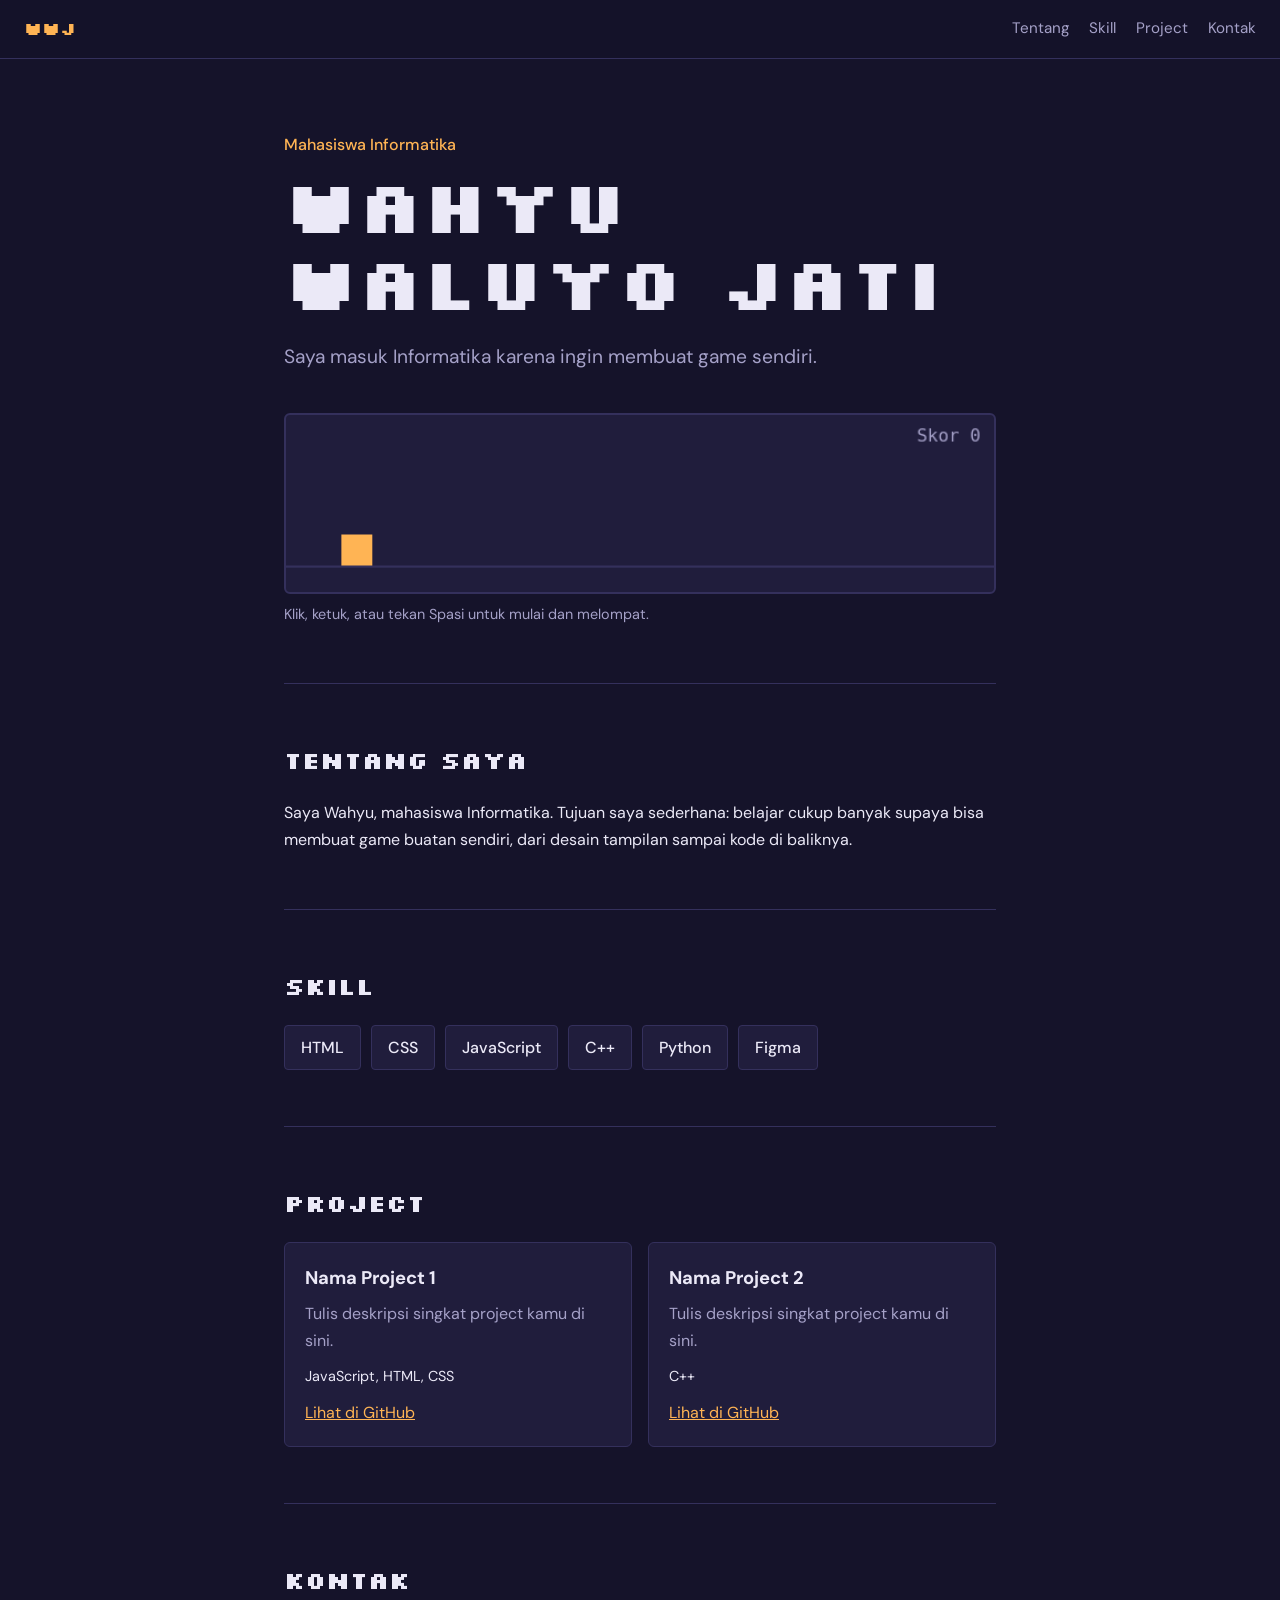
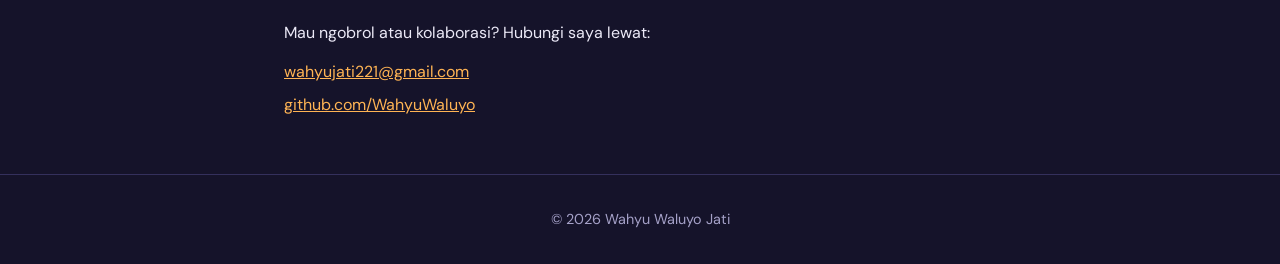
==== index.html @ ea500fd0 "Rename PortofolioW.html to index.html" ====
<!DOCTYPE html>
<html lang="id">
<head>
  <meta charset="UTF-8">
  <meta name="viewport" content="width=device-width, initial-scale=1">
  <title>Wahyu Waluyo Jati | Portofolio</title>
  <meta name="description" content="Portofolio Wahyu Waluyo Jati, mahasiswa Informatika yang ingin membuat game sendiri.">
  <link rel="preconnect" href="https://fonts.googleapis.com">
  <link rel="preconnect" href="https://fonts.gstatic.com" crossorigin>
  <link href="https://fonts.googleapis.com/css2?family=Silkscreen:wght@400;700&family=DM+Sans:wght@400;500;700&display=swap" rel="stylesheet">
  <link rel="stylesheet" href="PortofolioW.CSS">
</head>
<body>
  <header class="nav">
    <a href="#atas" class="logo">WWJ</a>
    <nav>
      <a href="#tentang">Tentang</a>
      <a href="#skill">Skill</a>
      <a href="#project">Project</a>
      <a href="#kontak">Kontak</a>
    </nav>
  </header>

  <main id="atas">
    <section class="hero">
      <p class="role">Mahasiswa Informatika</p>
      <h1>Wahyu<br>Waluyo Jati</h1>
      <p class="lead">Saya masuk Informatika karena ingin membuat game sendiri.</p>
      <div class="game-wrap">
        <canvas id="game" width="640" height="160" aria-label="Mini game: lompati rintangan"></canvas>
        <p class="hint" id="hint">Klik, ketuk, atau tekan Spasi untuk mulai dan melompat.</p>
      </div>
    </section>

    <section id="tentang">
      <h2>Tentang saya</h2>
      <p>Saya Wahyu, mahasiswa Informatika. Tujuan saya sederhana: belajar cukup banyak supaya bisa membuat game buatan sendiri, dari desain tampilan sampai kode di baliknya.</p>
    </section>

    <section id="skill">
      <h2>Skill</h2>
      <ul class="skills">
        <li>HTML</li>
        <li>CSS</li>
        <li>JavaScript</li>
        <li>C++</li>
        <li>Python</li>
        <li>Figma</li>
      </ul>
    </section>

    <section id="project">
      <h2>Project</h2>
      <div class="projects">
        <article>
          <h3>Nama Project 1</h3>
          <p>Tulis deskripsi singkat project kamu di sini.</p>
          <p class="tech">JavaScript, HTML, CSS</p>
          <a href="https://github.com/WahyuWaluyo" target="_blank" rel="noopener">Lihat di GitHub</a>
        </article>
        <article>
          <h3>Nama Project 2</h3>
          <p>Tulis deskripsi singkat project kamu di sini.</p>
          <p class="tech">C++</p>
          <a href="https://github.com/WahyuWaluyo" target="_blank" rel="noopener">Lihat di GitHub</a>
        </article>
      </div>
    </section>

    <section id="kontak">
      <h2>Kontak</h2>
      <p>Mau ngobrol atau kolaborasi? Hubungi saya lewat:</p>
      <p class="links">
        <a href="mailto:wahyujati221@gmail.com">wahyujati221@gmail.com</a>
        <a href="https://github.com/WahyuWaluyo" target="_blank" rel="noopener">github.com/WahyuWaluyo</a>
      </p>
    </section>
  </main>

  <footer>&copy; <span id="tahun"></span> Wahyu Waluyo Jati</footer>
  <script src="PortofolioW.js"></script>
</body>
</html>
---- PortofolioW.CSS ----
:root {
  --bg: #15132a;
  --surface: #201d3c;
  --line: #34305c;
  --text: #ebe9f7;
  --muted: #a5a1c8;
  --accent: #ffb454;
  --max: 760px;
}

* { box-sizing: border-box; margin: 0; }
html { scroll-behavior: smooth; }
@media (prefers-reduced-motion: reduce) { html { scroll-behavior: auto; } }

body {
  background: var(--bg);
  color: var(--text);
  font-family: "DM Sans", system-ui, -apple-system, "Segoe UI", sans-serif;
  line-height: 1.7;
}

a { color: var(--accent); }
a:focus-visible, canvas:focus-visible { outline: 3px solid var(--accent); outline-offset: 3px; }

.nav {
  position: sticky; top: 0; z-index: 10;
  display: flex; justify-content: space-between; align-items: center;
  padding: 14px 24px;
  background: rgba(21, 19, 42, .92);
  border-bottom: 1px solid var(--line);
}
.logo { font-family: "Silkscreen", monospace; font-weight: 700; text-decoration: none; font-size: 1.1rem; }
.nav nav { display: flex; gap: 20px; }
.nav nav a { color: var(--muted); text-decoration: none; font-size: .95rem; }
.nav nav a:hover { color: var(--text); }

main { max-width: var(--max); margin: 0 auto; padding: 0 24px; }
section { padding: 56px 0; border-top: 1px solid var(--line); }
.hero { border-top: 0; padding-top: 72px; }

.role { color: var(--accent); font-weight: 500; }
h1 {
  font-family: "Silkscreen", monospace;
  font-size: clamp(2.4rem, 9vw, 4.6rem);
  line-height: 1.05;
  margin: 8px 0 20px;
}
.lead { font-size: 1.2rem; color: var(--muted); max-width: 46ch; }

.game-wrap { margin-top: 40px; }
#game {
  display: block; width: 100%; height: auto;
  background: var(--surface);
  border: 2px solid var(--line);
  border-radius: 6px;
  cursor: pointer;
  touch-action: manipulation;
}
.hint { margin-top: 8px; font-size: .9rem; color: var(--muted); }

h2 { font-family: "Silkscreen", monospace; font-size: 1.5rem; margin-bottom: 18px; }
h3 { font-size: 1.15rem; margin-bottom: 6px; }

.skills { list-style: none; padding: 0; display: flex; flex-wrap: wrap; gap: 10px; }
.skills li {
  padding: 8px 16px;
  background: var(--surface);
  border: 1px solid var(--line);
  border-radius: 4px;
  font-weight: 500;
}

.projects { display: grid; gap: 16px; grid-template-columns: repeat(auto-fit, minmax(260px, 1fr)); }
.projects article { background: var(--surface); border: 1px solid var(--line); border-radius: 6px; padding: 20px; }
.projects p { color: var(--muted); }
.projects .tech { font-size: .9rem; margin: 10px 0; color: var(--text); }

.links { display: flex; flex-direction: column; gap: 6px; margin-top: 12px; }

footer { text-align: center; padding: 32px 24px; color: var(--muted); font-size: .9rem; border-top: 1px solid var(--line); }

@media (max-width: 520px) {
  .nav { padding: 12px 16px; }
  .nav nav { gap: 12px; }
}
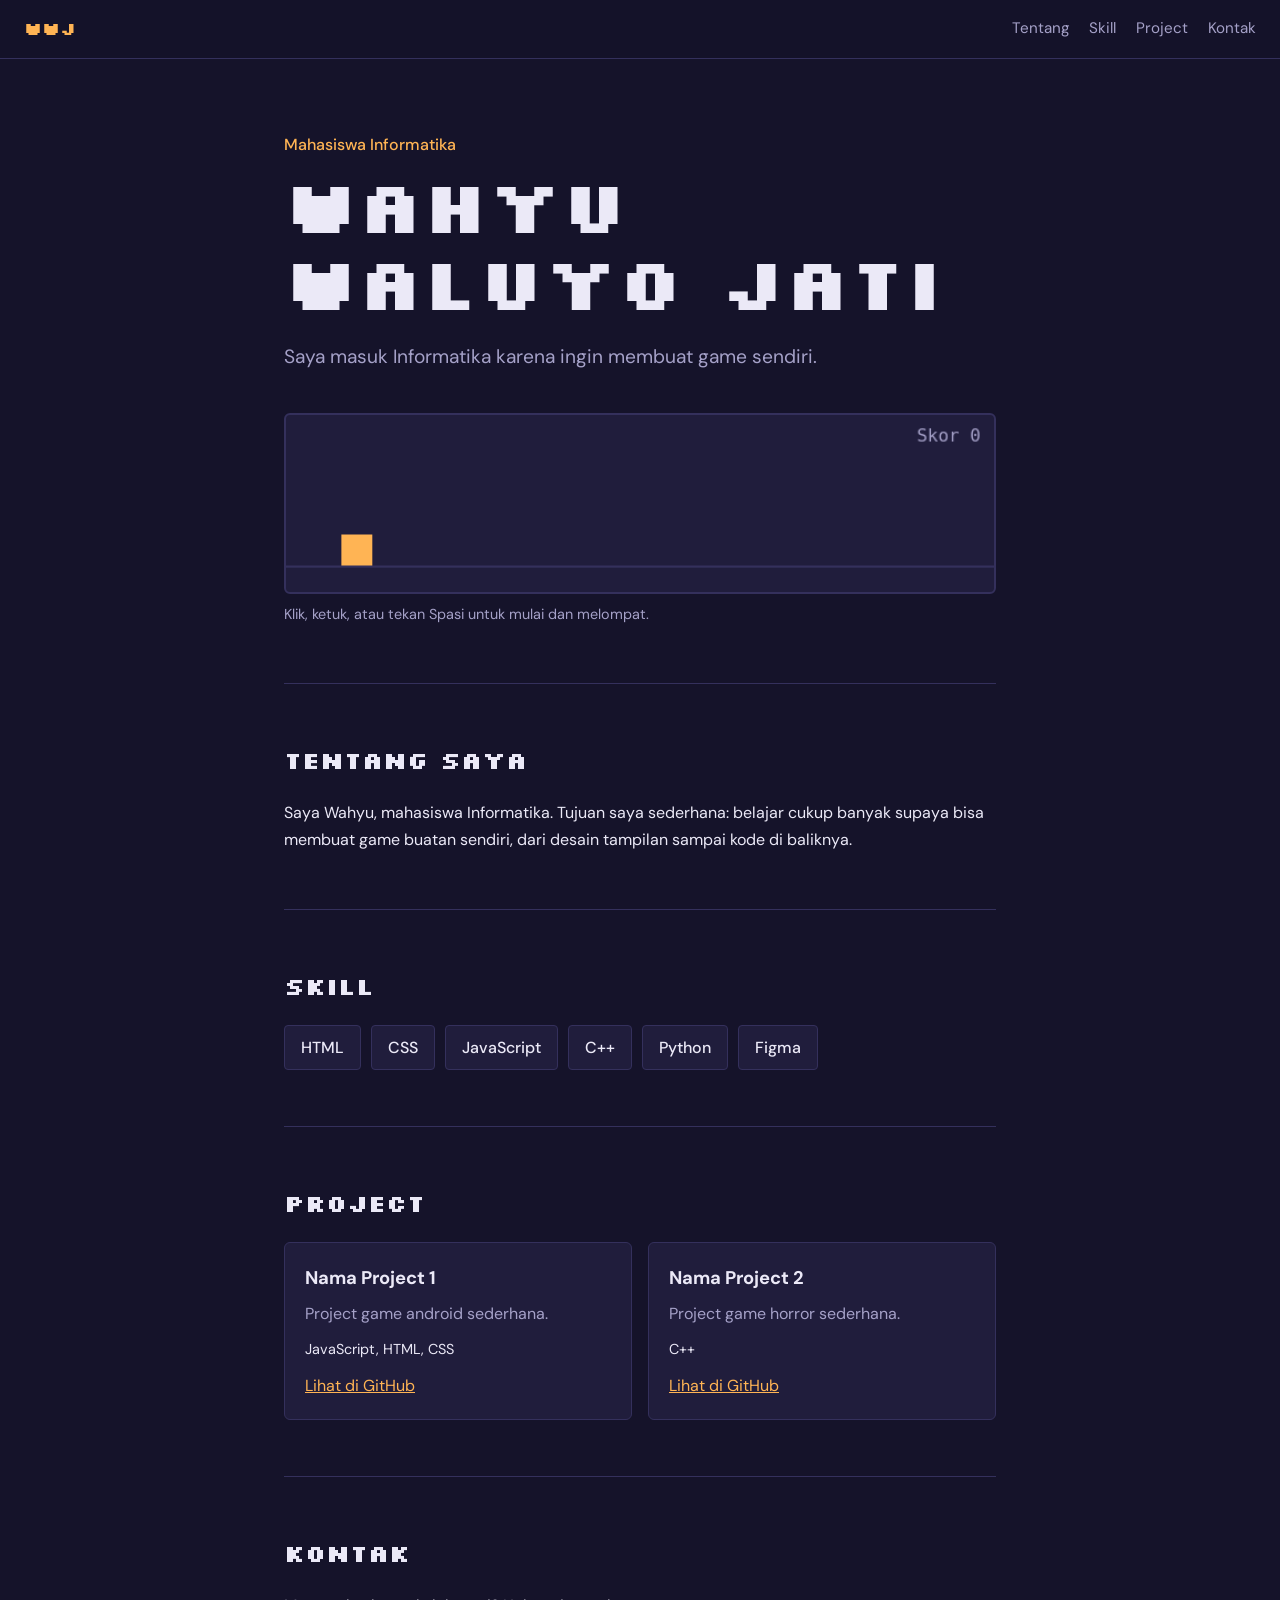
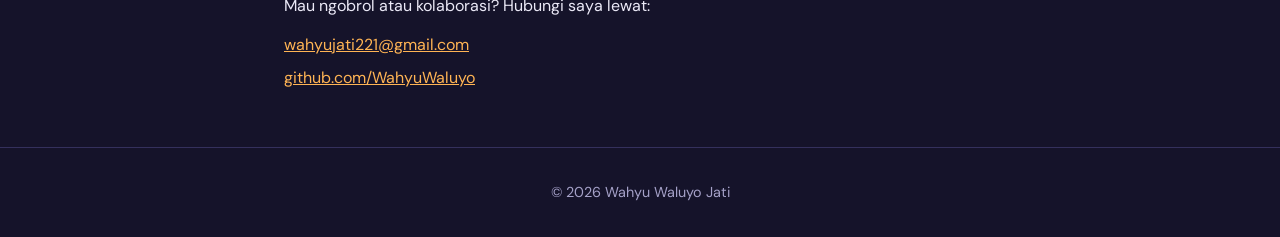
==== commit 7bfb36e6: "Update index.html" ====
--- a/index.html
+++ b/index.html
@@ -54,13 +54,13 @@
       <div class="projects">
         <article>
           <h3>Nama Project 1</h3>
-          <p>Tulis deskripsi singkat project kamu di sini.</p>
+          <p>Project game android sederhana.</p>
           <p class="tech">JavaScript, HTML, CSS</p>
           <a href="https://github.com/WahyuWaluyo" target="_blank" rel="noopener">Lihat di GitHub</a>
         </article>
         <article>
           <h3>Nama Project 2</h3>
-          <p>Tulis deskripsi singkat project kamu di sini.</p>
+          <p>Project game horror sederhana.</p>
           <p class="tech">C++</p>
           <a href="https://github.com/WahyuWaluyo" target="_blank" rel="noopener">Lihat di GitHub</a>
         </article>
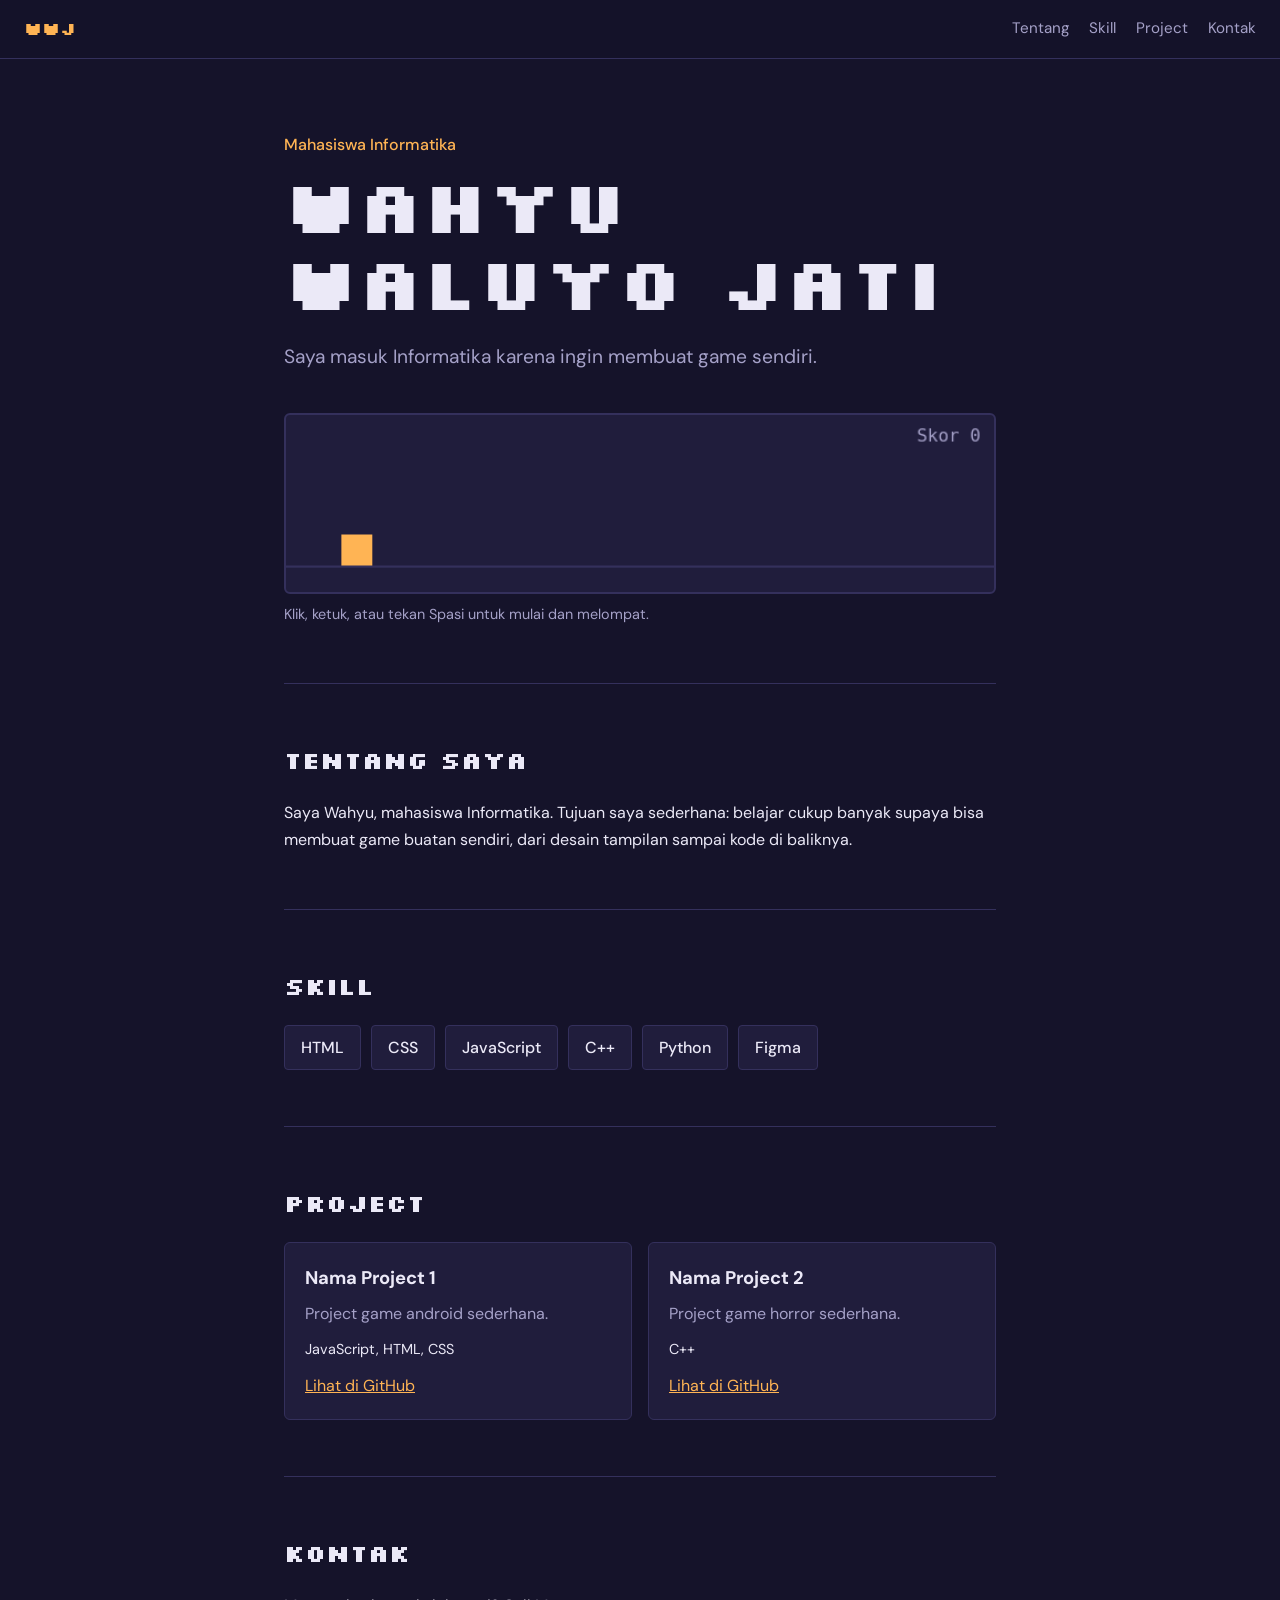
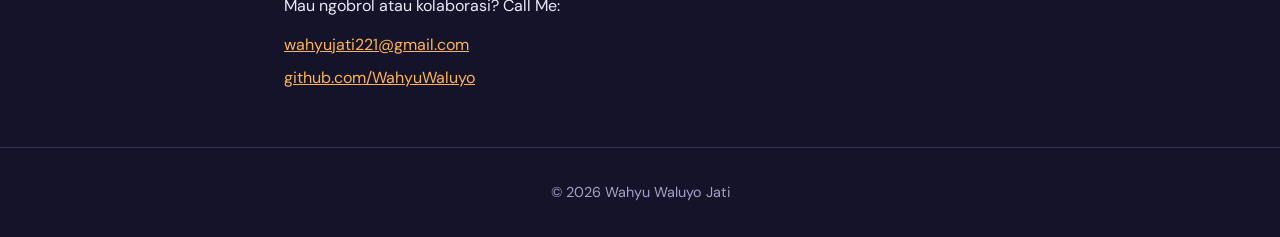
==== commit deeeab67: "Update index.html" ====
--- a/index.html
+++ b/index.html
@@ -69,7 +69,7 @@
 
     <section id="kontak">
       <h2>Kontak</h2>
-      <p>Mau ngobrol atau kolaborasi? Hubungi saya lewat:</p>
+      <p>Mau ngobrol atau kolaborasi? Call Me:</p>
       <p class="links">
         <a href="mailto:wahyujati221@gmail.com">wahyujati221@gmail.com</a>
         <a href="https://github.com/WahyuWaluyo" target="_blank" rel="noopener">github.com/WahyuWaluyo</a>
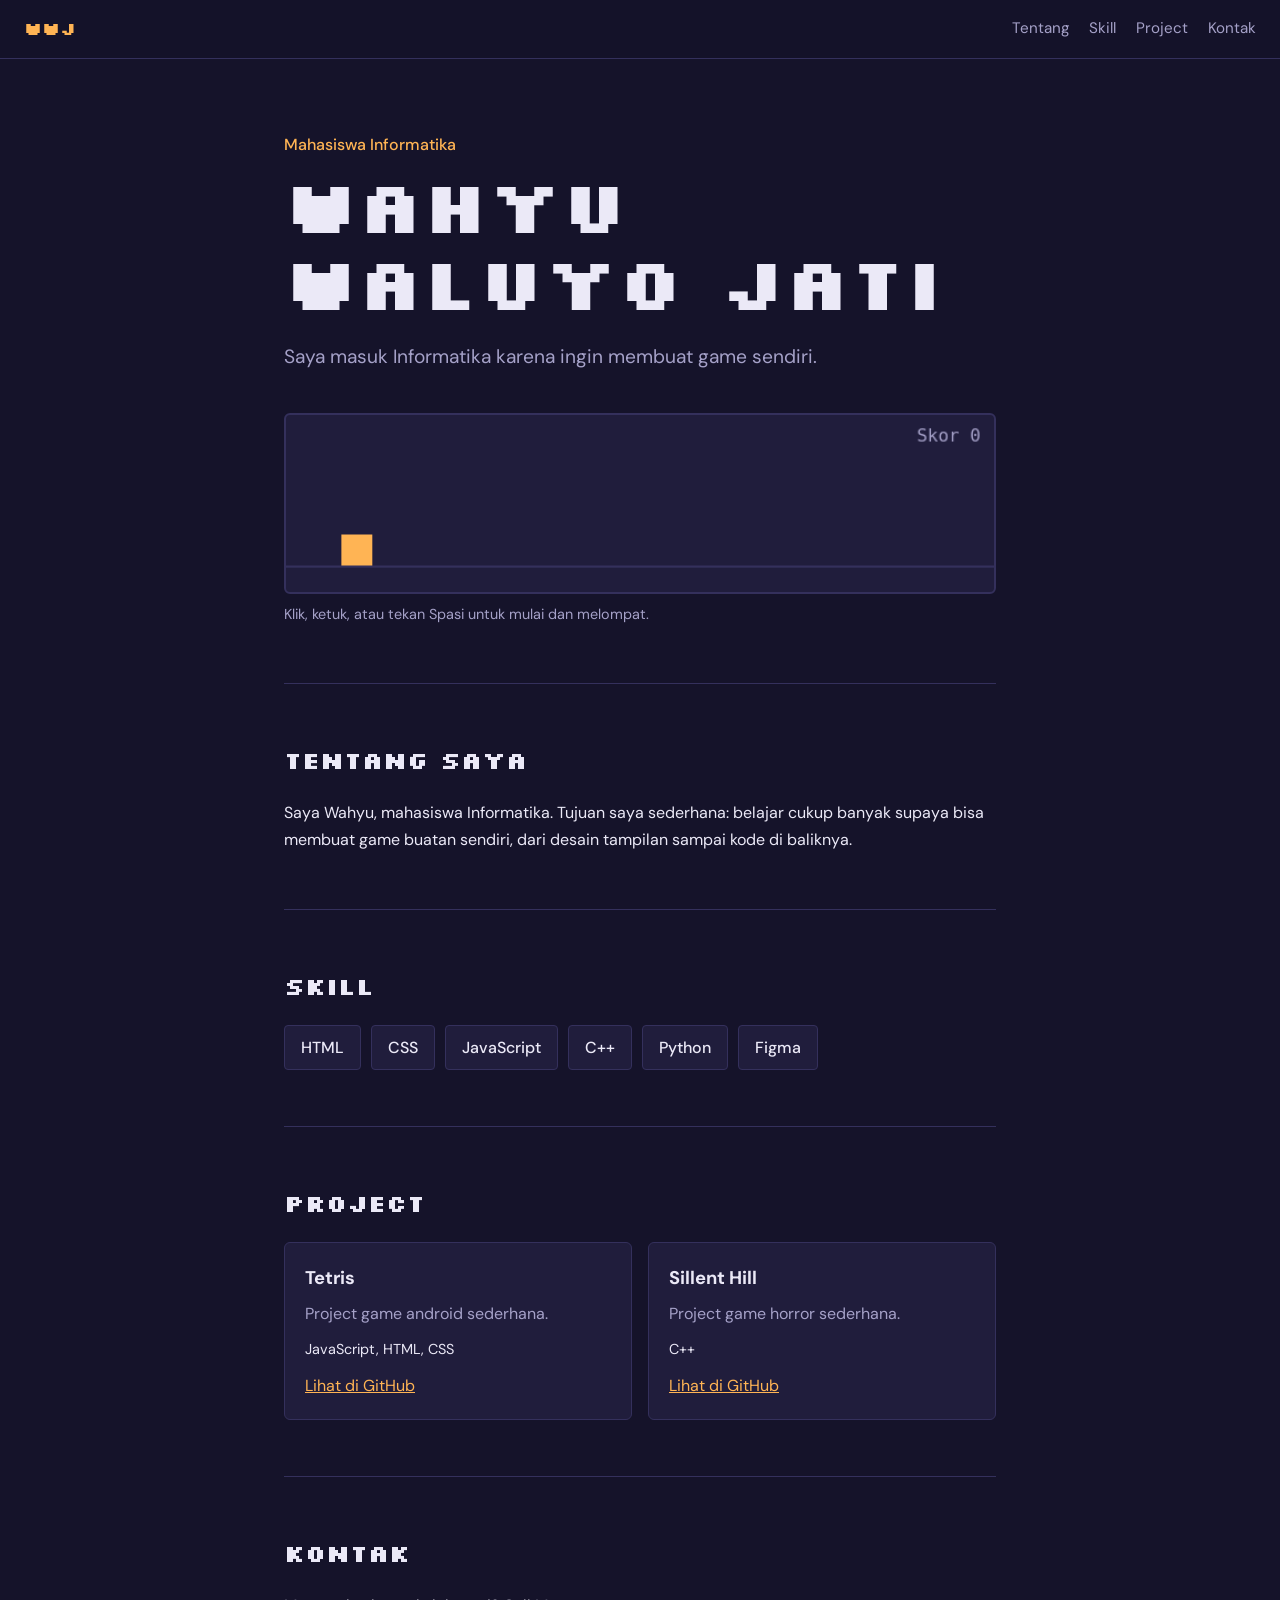
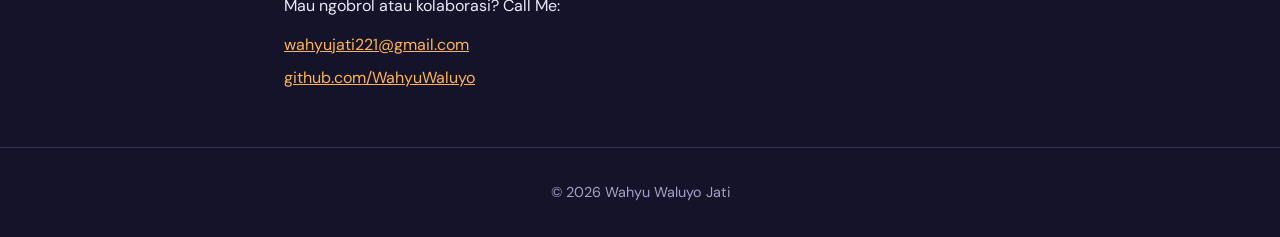
==== commit 1b8cca73: "Update index.html" ====
--- a/index.html
+++ b/index.html
@@ -53,13 +53,13 @@
       <h2>Project</h2>
       <div class="projects">
         <article>
-          <h3>Nama Project 1</h3>
+          <h3>Tetris</h3>
           <p>Project game android sederhana.</p>
           <p class="tech">JavaScript, HTML, CSS</p>
           <a href="https://github.com/WahyuWaluyo" target="_blank" rel="noopener">Lihat di GitHub</a>
         </article>
         <article>
-          <h3>Nama Project 2</h3>
+          <h3>Sillent Hill</h3>
           <p>Project game horror sederhana.</p>
           <p class="tech">C++</p>
           <a href="https://github.com/WahyuWaluyo" target="_blank" rel="noopener">Lihat di GitHub</a>
